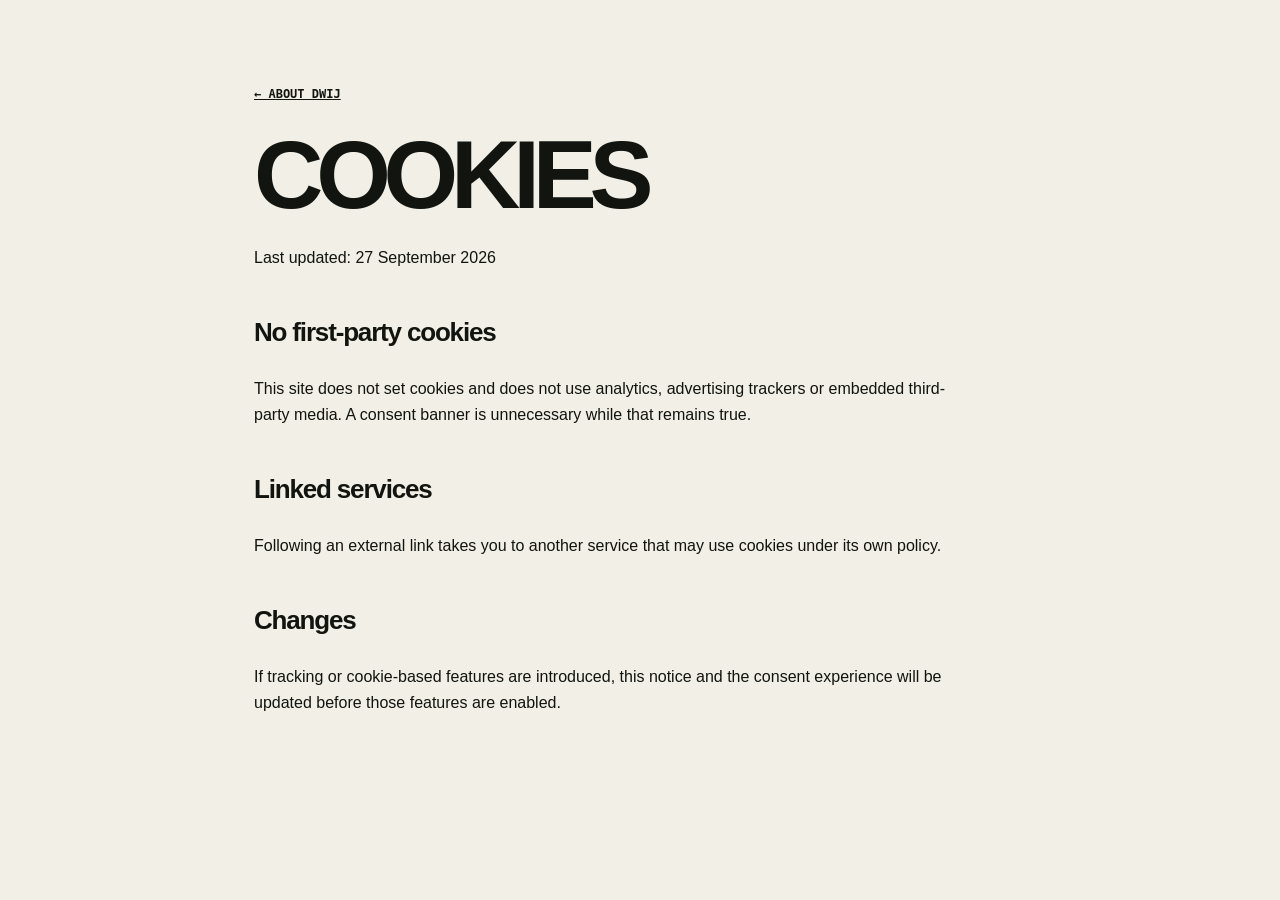
==== cookies.html @ a98b7f36 "Build and prepare About Me document site" ====
<!doctype html><html lang="en"><head><meta charset="utf-8"><meta name="viewport" content="width=device-width,initial-scale=1"><title>Cookies | Dwij Kansagara</title><link rel="icon" href="favicon.svg" type="image/svg+xml"><link rel="stylesheet" href="style.css"></head><body><main class="legal"><a class="back" href="index.html">← About Dwij</a><h1>Cookies</h1><p>Last updated: 27 September 2026</p><h2>No first-party cookies</h2><p>This site does not set cookies and does not use analytics, advertising trackers or embedded third-party media. A consent banner is unnecessary while that remains true.</p><h2>Linked services</h2><p>Following an external link takes you to another service that may use cookies under its own policy.</p><h2>Changes</h2><p>If tracking or cookie-based features are introduced, this notice and the consent experience will be updated before those features are enabled.</p></main></body></html>
---- style.css ----
:root{--paper:#f1efe6;--ink:#11140f;--muted:#64685e;--line:#c8c8bc;--accent:#b8e34f;--dark:#161b15;--max:1180px;color-scheme:light}*{box-sizing:border-box}html{scroll-behavior:smooth}body{margin:0;overflow-x:clip;background:var(--paper);color:var(--ink);font:16px/1.65 Arial,sans-serif}a{color:inherit}.skip-link{position:fixed;top:10px;left:10px;z-index:20;padding:10px 14px;background:var(--ink);color:white;transform:translateY(-150%)}.skip-link:focus{transform:none}.topbar{position:sticky;top:0;z-index:10;display:flex;align-items:center;gap:34px;min-height:70px;padding:10px max(24px,calc((100vw - var(--max))/2));border-bottom:1px solid var(--line);background:rgba(241,239,230,.92);backdrop-filter:blur(12px)}.mark{display:grid;place-items:center;width:42px;height:42px;background:var(--ink);color:var(--accent);font:bold 19px/1 monospace;text-decoration:none}.topbar nav{display:flex;gap:24px;margin-right:auto}.topbar nav a,.portfolio-link{font:700 12px/1 monospace;letter-spacing:.08em;text-transform:uppercase;text-underline-offset:5px}.portfolio-link{padding:12px 16px;background:var(--accent);color:var(--ink);text-decoration:none}.document{max-width:var(--max);margin:auto;border-inline:1px solid var(--line)}.document-head{padding:clamp(60px,10vw,130px) clamp(24px,6vw,84px) 60px}.kicker,.chapter-label,.projects span{font:700 11px/1.4 monospace;letter-spacing:.12em;text-transform:uppercase;color:var(--muted)}h1{margin:26px 0;font-size:clamp(72px,14vw,176px);line-height:.76;letter-spacing:-.075em;text-transform:uppercase}h2{max-width:820px;margin:0 0 30px;font:700 clamp(34px,5vw,66px)/1.02 Arial,sans-serif;letter-spacing:-.045em}.dek{max-width:700px;margin:0 0 60px;font-size:clamp(20px,2.4vw,30px);line-height:1.35}.document-head img,.project-visual{display:block;width:100%;height:auto;border:1px solid var(--ink)}.chapter{display:grid;grid-template-columns:190px 1fr;border-top:1px solid var(--line)}.chapter-label{padding:48px 28px;border-right:1px solid var(--line)}.chapter-label span{display:grid;place-items:center;width:38px;height:38px;margin-bottom:20px;border:1px solid var(--ink);color:var(--ink)}.chapter-label p{margin:0}.chapter-body{padding:clamp(48px,7vw,90px)}.lead{max-width:760px;font-size:clamp(21px,2.2vw,29px);line-height:1.45}.chapter-body>p{max-width:720px}.facts{display:grid;grid-template-columns:repeat(2,1fr);margin:60px 0 0;border-top:1px solid var(--line)}.facts div{padding:20px 0;border-bottom:1px solid var(--line)}.facts div:nth-child(odd){padding-right:20px}.facts div:nth-child(even){padding-left:20px;border-left:1px solid var(--line)}dt{font:700 11px/1.4 monospace;text-transform:uppercase;color:var(--muted)}dd{margin:5px 0 0;font-weight:700}.projects{display:grid;grid-template-columns:1fr 1fr;margin-top:30px;border-top:1px solid var(--ink);border-left:1px solid var(--ink)}.projects a{min-height:260px;padding:30px;border-right:1px solid var(--ink);border-bottom:1px solid var(--ink);text-decoration:none;transition:background .2s,transform .2s}.projects a:hover,.projects a:focus-visible{background:var(--accent);outline:0}.projects h3{margin:28px 0 12px;font-size:28px}.projects p{color:#41463d}.projects b{font:700 12px monospace;text-transform:uppercase;text-decoration:underline;text-underline-offset:5px}.two-column{display:grid;grid-template-columns:1.2fr .8fr;gap:60px}.stack{display:flex;flex-wrap:wrap;gap:9px;padding:0;list-style:none}.stack li{padding:9px 12px;border:1px solid var(--ink);font:700 12px monospace}.two-column aside{align-self:start;padding:28px;border-top:5px solid var(--accent);background:var(--dark);color:#eef1e8}.two-column aside h3{margin-top:0;font-size:24px}.closing{background:var(--dark);color:#eef1e8}.closing .chapter-label{border-color:#3d4439}.closing .chapter-label span{border-color:var(--accent);color:var(--accent)}.closing .chapter-label p{color:#aeb5aa}.contact-links{display:flex;flex-wrap:wrap;gap:10px;margin-top:32px}.contact-links a{padding:13px 16px;border:1px solid #eef1e8;font-weight:700;text-underline-offset:4px}.contact-links a:first-child{background:var(--accent);border-color:var(--accent);color:var(--ink)}footer{display:flex;justify-content:space-between;gap:20px;max-width:var(--max);margin:auto;padding:30px 24px;font:700 11px monospace;text-transform:uppercase}footer nav{display:flex;gap:20px}.legal{max-width:820px;min-height:calc(100vh - 150px);margin:auto;padding:80px 24px}.legal h1{font-size:clamp(52px,9vw,96px);line-height:.9}.legal h2{margin-top:48px;font-size:26px}.legal p,.legal li{max-width:700px}.back{font:700 12px monospace;text-transform:uppercase}@media(prefers-reduced-motion:no-preference){.reveal-ready .reveal{opacity:0;transform:translateY(18px);transition:opacity .55s cubic-bezier(.22,1,.36,1),transform .55s cubic-bezier(.22,1,.36,1)}.reveal-ready .reveal.visible{opacity:1;transform:none}}@media(max-width:760px){.topbar{gap:16px}.topbar nav{display:none}.portfolio-link{margin-left:auto}.document-head h1{font-size:clamp(50px,15vw,64px)}.chapter{grid-template-columns:1fr}.chapter-label{display:flex;align-items:center;gap:14px;padding:24px;border-right:0;border-bottom:1px solid var(--line)}.chapter-label span{margin:0}.chapter-body{padding:46px 24px}.facts,.projects,.two-column{grid-template-columns:1fr}.facts div:nth-child(even){padding-left:0;border-left:0}.facts div:nth-child(odd){padding-right:0}.two-column{gap:30px}footer{flex-direction:column}.document{border-inline:0}}
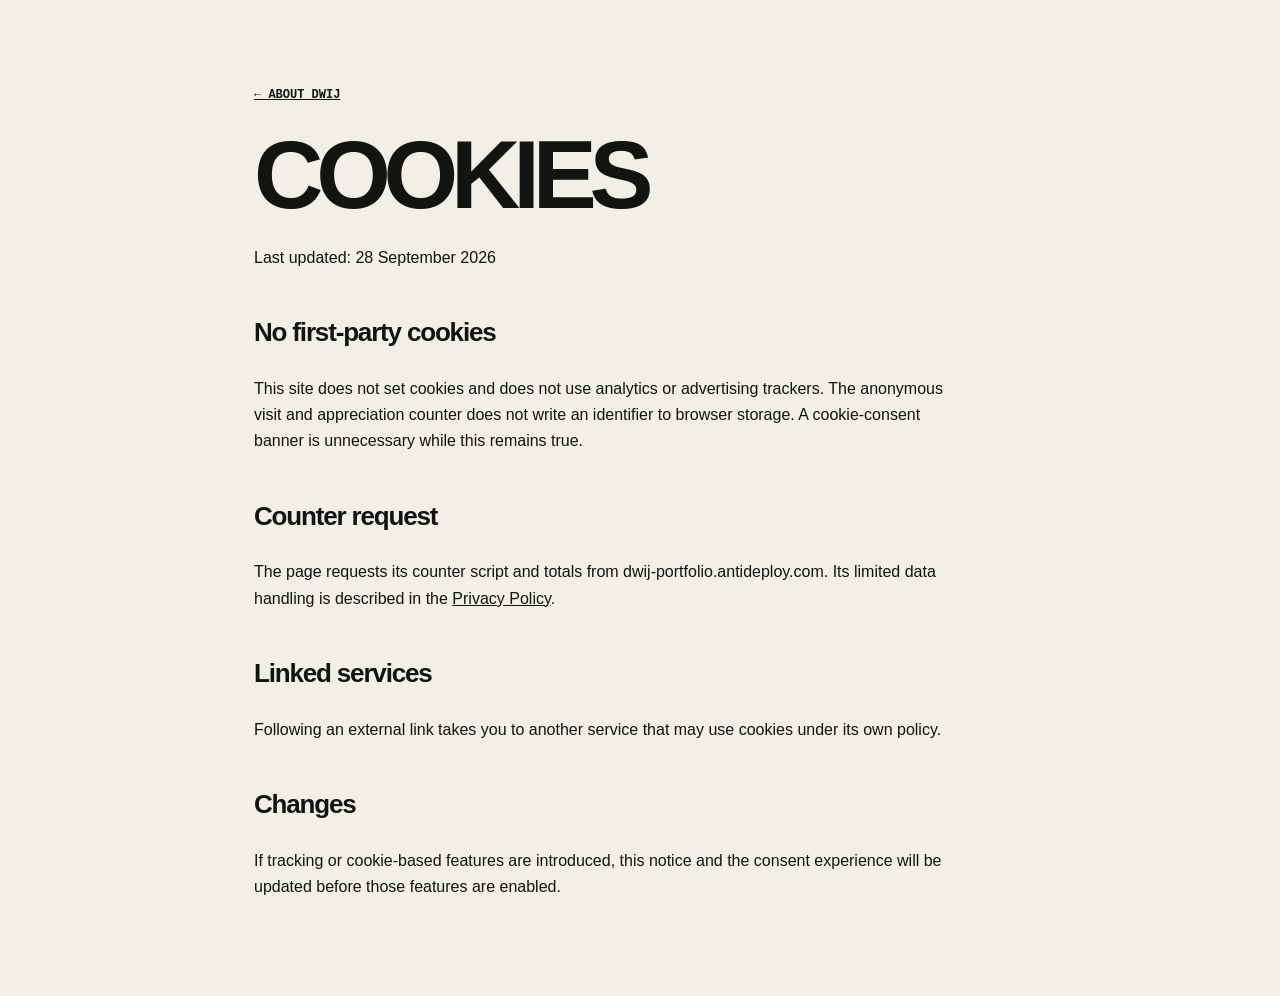
==== commit 6781ae3f: "Add live engagement and complete legal pages" ====
--- a/cookies.html
+++ b/cookies.html
@@ -1 +1 @@
-<!doctype html><html lang="en"><head><meta charset="utf-8"><meta name="viewport" content="width=device-width,initial-scale=1"><title>Cookies | Dwij Kansagara</title><link rel="icon" href="favicon.svg" type="image/svg+xml"><link rel="stylesheet" href="style.css"></head><body><main class="legal"><a class="back" href="index.html">← About Dwij</a><h1>Cookies</h1><p>Last updated: 27 September 2026</p><h2>No first-party cookies</h2><p>This site does not set cookies and does not use analytics, advertising trackers or embedded third-party media. A consent banner is unnecessary while that remains true.</p><h2>Linked services</h2><p>Following an external link takes you to another service that may use cookies under its own policy.</p><h2>Changes</h2><p>If tracking or cookie-based features are introduced, this notice and the consent experience will be updated before those features are enabled.</p></main></body></html>
+<!doctype html><html lang="en"><head><meta charset="utf-8"><meta name="viewport" content="width=device-width,initial-scale=1"><title>Cookies | Dwij Kansagara</title><link rel="icon" href="favicon.svg"><link rel="stylesheet" href="style.css"></head><body><main class="legal"><a class="back" href="index.html">← About Dwij</a><h1>Cookies</h1><p>Last updated: 28 September 2026</p><h2>No first-party cookies</h2><p>This site does not set cookies and does not use analytics or advertising trackers. The anonymous visit and appreciation counter does not write an identifier to browser storage. A cookie-consent banner is unnecessary while this remains true.</p><h2>Counter request</h2><p>The page requests its counter script and totals from dwij-portfolio.antideploy.com. Its limited data handling is described in the <a href="privacy.html">Privacy Policy</a>.</p><h2>Linked services</h2><p>Following an external link takes you to another service that may use cookies under its own policy.</p><h2>Changes</h2><p>If tracking or cookie-based features are introduced, this notice and the consent experience will be updated before those features are enabled.</p></main></body></html>
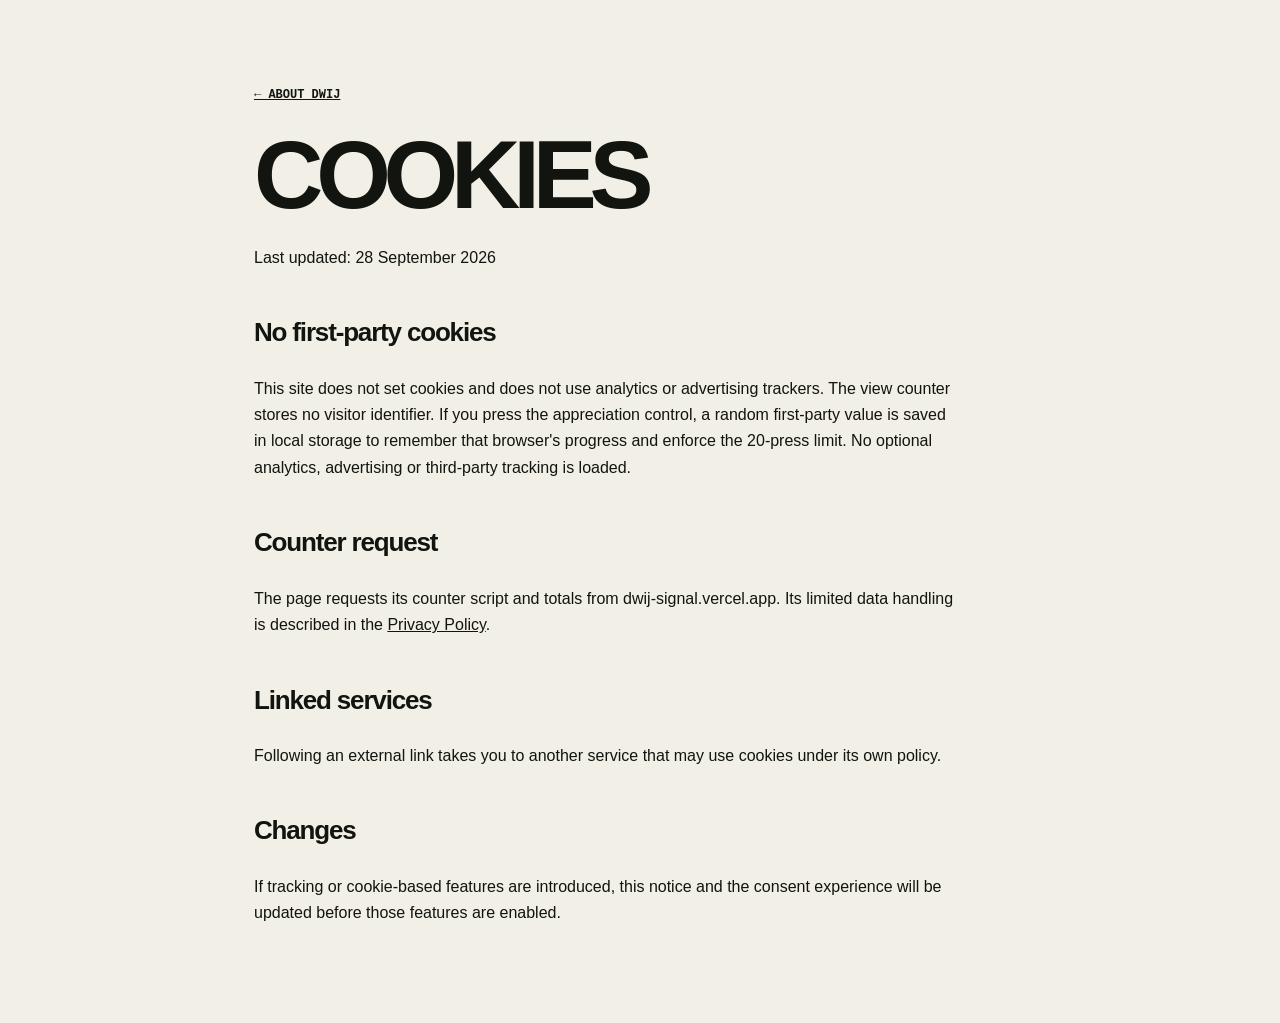
==== commit 4a36e161: "Harden About Me deployment" ====
--- a/cookies.html
+++ b/cookies.html
@@ -1 +1 @@
-<!doctype html><html lang="en"><head><meta charset="utf-8"><meta name="viewport" content="width=device-width,initial-scale=1"><title>Cookies | Dwij Kansagara</title><link rel="icon" href="favicon.svg"><link rel="stylesheet" href="style.css"></head><body><main class="legal"><a class="back" href="index.html">← About Dwij</a><h1>Cookies</h1><p>Last updated: 28 September 2026</p><h2>No first-party cookies</h2><p>This site does not set cookies and does not use analytics or advertising trackers. The anonymous visit and appreciation counter does not write an identifier to browser storage. A cookie-consent banner is unnecessary while this remains true.</p><h2>Counter request</h2><p>The page requests its counter script and totals from dwij-portfolio.antideploy.com. Its limited data handling is described in the <a href="privacy.html">Privacy Policy</a>.</p><h2>Linked services</h2><p>Following an external link takes you to another service that may use cookies under its own policy.</p><h2>Changes</h2><p>If tracking or cookie-based features are introduced, this notice and the consent experience will be updated before those features are enabled.</p></main></body></html>
+<!doctype html><html lang="en"><head><meta charset="utf-8"><meta name="viewport" content="width=device-width,initial-scale=1"><title>Cookies | Dwij Kansagara</title><link rel="icon" href="favicon.svg"><link rel="stylesheet" href="style.css"></head><body><main class="legal"><a class="back" href="index.html">← About Dwij</a><h1>Cookies</h1><p>Last updated: 28 September 2026</p><h2>No first-party cookies</h2><p>This site does not set cookies and does not use analytics or advertising trackers. The view counter stores no visitor identifier. If you press the appreciation control, a random first-party value is saved in local storage to remember that browser's progress and enforce the 20-press limit. No optional analytics, advertising or third-party tracking is loaded.</p><h2>Counter request</h2><p>The page requests its counter script and totals from dwij-signal.vercel.app. Its limited data handling is described in the <a href="privacy.html">Privacy Policy</a>.</p><h2>Linked services</h2><p>Following an external link takes you to another service that may use cookies under its own policy.</p><h2>Changes</h2><p>If tracking or cookie-based features are introduced, this notice and the consent experience will be updated before those features are enabled.</p></main></body></html>
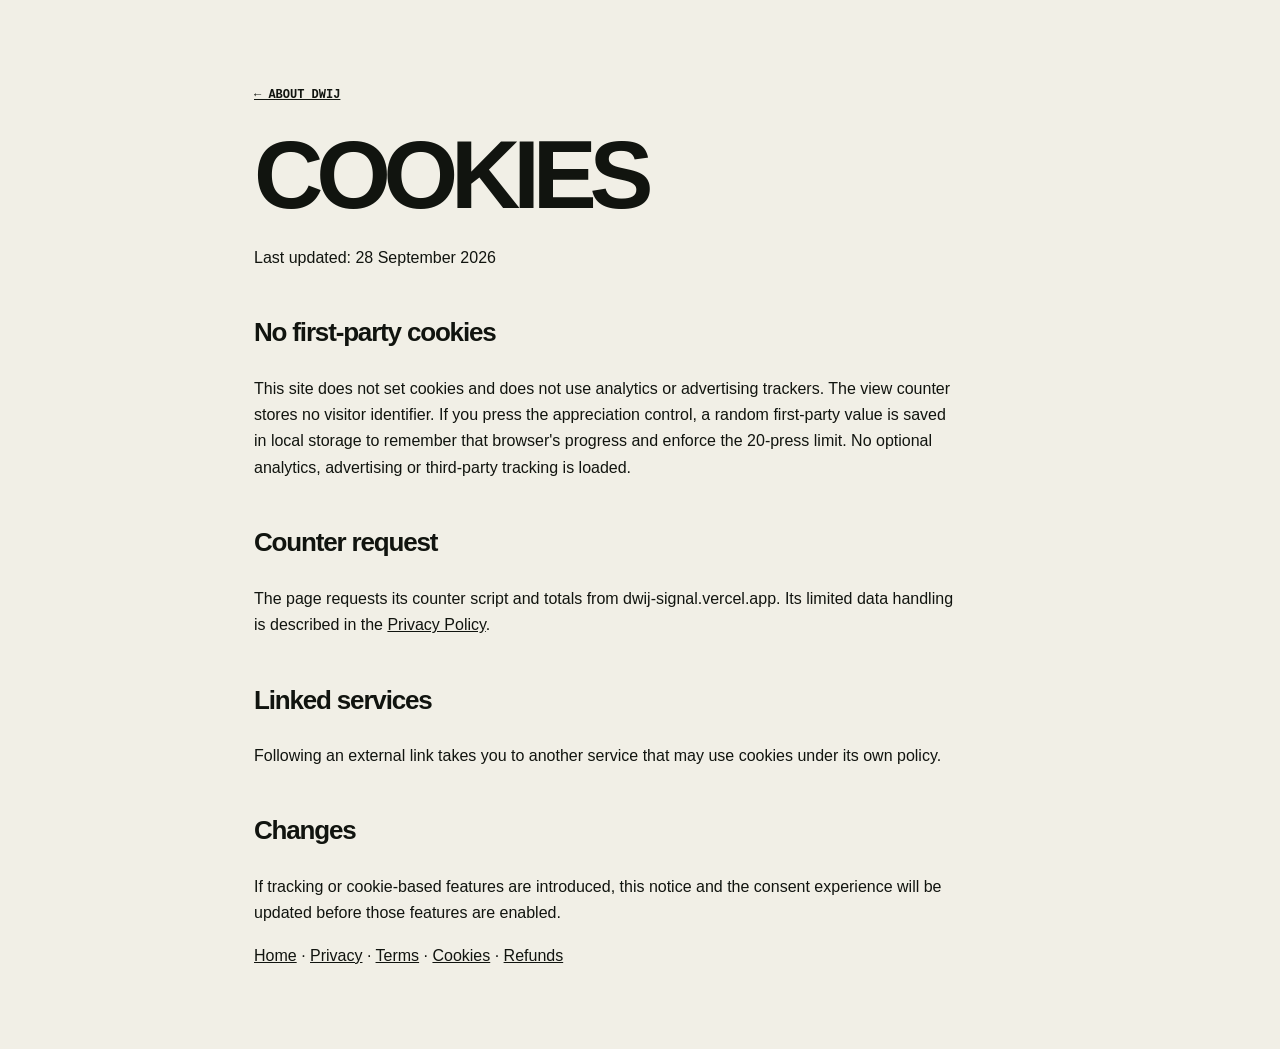
==== commit bbbed203: "Add complete SEO metadata and work contact" ====
--- a/cookies.html
+++ b/cookies.html
@@ -1 +1,6 @@
-<!doctype html><html lang="en"><head><meta charset="utf-8"><meta name="viewport" content="width=device-width,initial-scale=1"><title>Cookies | Dwij Kansagara</title><link rel="icon" href="favicon.svg"><link rel="stylesheet" href="style.css"></head><body><main class="legal"><a class="back" href="index.html">← About Dwij</a><h1>Cookies</h1><p>Last updated: 28 September 2026</p><h2>No first-party cookies</h2><p>This site does not set cookies and does not use analytics or advertising trackers. The view counter stores no visitor identifier. If you press the appreciation control, a random first-party value is saved in local storage to remember that browser's progress and enforce the 20-press limit. No optional analytics, advertising or third-party tracking is loaded.</p><h2>Counter request</h2><p>The page requests its counter script and totals from dwij-signal.vercel.app. Its limited data handling is described in the <a href="privacy.html">Privacy Policy</a>.</p><h2>Linked services</h2><p>Following an external link takes you to another service that may use cookies under its own policy.</p><h2>Changes</h2><p>If tracking or cookie-based features are introduced, this notice and the consent experience will be updated before those features are enabled.</p></main></body></html>
+<!doctype html><html lang="en"><head><meta charset="utf-8"><meta name="viewport" content="width=device-width,initial-scale=1">
+<meta name="description" content="Cookie and local-storage information for Dwij Kansagara's About Me website.">
+<meta name="robots" content="index, follow, max-image-preview:large"><meta name="author" content="Dwij Kansagara">
+<link rel="canonical" href="https://about-me.antideploy.com/cookies.html">
+<title>Cookies | Dwij Kansagara</title><link rel="icon" href="favicon.svg"><link rel="stylesheet" href="style.css"><script type="application/ld+json">{"@context":"https://schema.org","@type":"BreadcrumbList","itemListElement":[{"@type":"ListItem","position":1,"name":"Home","item":"https://about-me.antideploy.com/"},{"@type":"ListItem","position":2,"name":"Cookies","item":"https://about-me.antideploy.com/cookies.html"}]}</script>
+</head><body><main class="legal"><a class="back" href="index.html">← About Dwij</a><h1>Cookies</h1><p>Last updated: 28 September 2026</p><h2>No first-party cookies</h2><p>This site does not set cookies and does not use analytics or advertising trackers. The view counter stores no visitor identifier. If you press the appreciation control, a random first-party value is saved in local storage to remember that browser's progress and enforce the 20-press limit. No optional analytics, advertising or third-party tracking is loaded.</p><h2>Counter request</h2><p>The page requests its counter script and totals from dwij-signal.vercel.app. Its limited data handling is described in the <a href="privacy.html">Privacy Policy</a>.</p><h2>Linked services</h2><p>Following an external link takes you to another service that may use cookies under its own policy.</p><h2>Changes</h2><p>If tracking or cookie-based features are introduced, this notice and the consent experience will be updated before those features are enabled.</p><nav aria-label="Legal pages"><a href="index.html">Home</a> · <a href="privacy.html">Privacy</a> · <a href="terms.html">Terms</a> · <a href="cookies.html">Cookies</a> · <a href="refunds.html">Refunds</a></nav></main></body></html>
